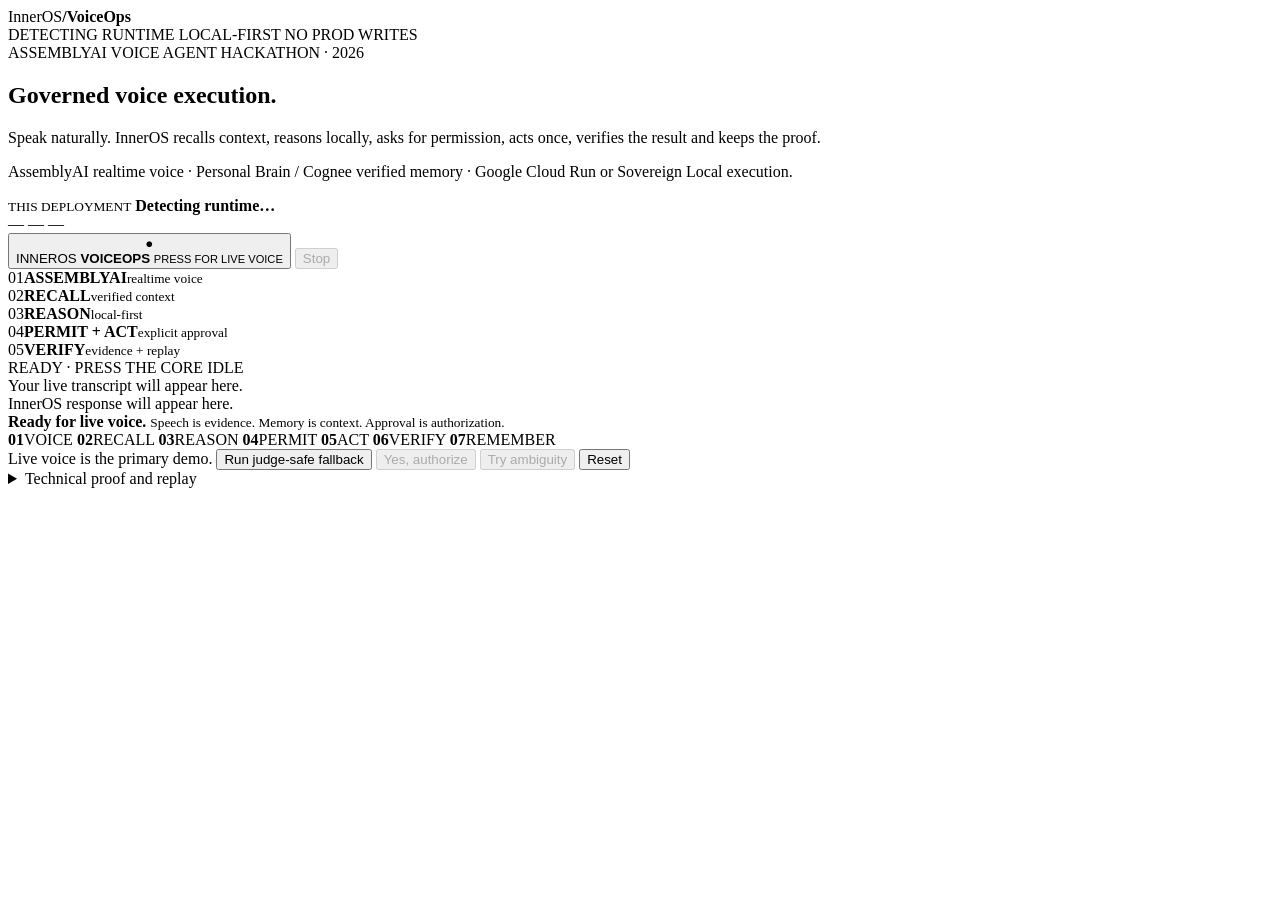
==== src/voiceops/web/index.html @ 1b1d3533 "WIP redesign VoiceOps live core judge UI" ====
<!doctype html>
<html lang="en">
<head>
  <meta charset="utf-8">
  <meta name="viewport" content="width=device-width, initial-scale=1">
  <meta name="theme-color" content="#060a12">
  <meta name="description" content="InnerOS VoiceOps turns AssemblyAI realtime voice into governed, verifiable action.">
  <title>InnerOS VoiceOps | Governed live voice</title>
  <link rel="stylesheet" href="/styles.css">
</head>
<body class="judge-view">
  <div class="ambient ambient-a" aria-hidden="true"></div>
  <div class="ambient ambient-b" aria-hidden="true"></div>

  <main class="judge-shell">
    <header class="judge-topbar">
      <div class="judge-brand">
        <span>InnerOS</span><b>/</b><strong>VoiceOps</strong>
      </div>
      <div class="judge-badges">
        <span id="deploymentBadge" class="badge deployment-badge"><span class="badge-dot"></span>DETECTING RUNTIME</span>
        <span class="badge badge-local">LOCAL-FIRST</span>
        <span class="badge">NO PROD WRITES</span>
      </div>
    </header>

    <section class="judge-hero" aria-label="InnerOS VoiceOps live voice control">
      <div class="judge-copy">
        <div class="hero-kicker">ASSEMBLYAI VOICE AGENT HACKATHON · 2026</div>
        <h1>Governed voice execution.</h1>
        <p>Speak naturally. InnerOS recalls context, reasons locally, asks for permission, acts once, verifies the result and keeps the proof.</p>
        <p class="hero-proofline">AssemblyAI realtime voice · Personal Brain / Cognee verified memory · Google Cloud Run or Sovereign Local execution.</p>
        <div class="judge-runtime-line">
          <span class="runtime-pulse"></span>
          <div>
            <small>THIS DEPLOYMENT</small>
            <strong id="runtimeModeLabel">Detecting runtime…</strong>
          </div>
          <span id="runtimeCompute" class="runtime-pill">—</span>
          <span id="runtimeInference" class="runtime-pill">—</span>
          <span id="runtimeBoundary" class="runtime-pill">—</span>
        </div>
      </div>

      <div class="voice-stage">
        <div class="stage-grid" aria-hidden="true"></div>
        <div class="orbit orbit-1" aria-hidden="true"></div>
        <div class="orbit orbit-2" aria-hidden="true"></div>
        <div class="orbit orbit-3" aria-hidden="true"></div>

        <button id="liveVoiceBtn" class="signal-core live-core" type="button" data-state="idle" aria-label="Start live voice">
          <span class="mic-glyph" aria-hidden="true">●</span>
          <div class="core-wave" aria-hidden="true"><i></i><i></i><i></i><i></i><i></i><i></i><i></i></div>
          <span>INNEROS</span>
          <strong>VOICEOPS</strong>
          <small id="coreActionLabel">PRESS FOR LIVE VOICE</small>
        </button>
        <button id="stopVoiceBtn" class="hidden-control" type="button" disabled aria-hidden="true" tabindex="-1">Stop</button>

        <div id="orbitAssembly" class="orbit-node node-aai">
          <span>01</span><strong>ASSEMBLYAI</strong><small>realtime voice</small>
        </div>
        <div id="orbitRecall" class="orbit-node node-memory">
          <span>02</span><strong>RECALL</strong><small>verified context</small>
        </div>
        <div id="orbitReason" class="orbit-node node-reason">
          <span>03</span><strong>REASON</strong><small>local-first</small>
        </div>
        <div id="orbitPermit" class="orbit-node node-permit">
          <span>04</span><strong>PERMIT + ACT</strong><small>explicit approval</small>
        </div>
        <div id="orbitProof" class="orbit-node node-proof">
          <span>05</span><strong>VERIFY</strong><small>evidence + replay</small>
        </div>

        <div class="live-readout">
          <div class="live-readout-head">
            <span id="voiceAgentStatus" class="live-status">READY · PRESS THE CORE</span>
            <span id="voiceState" class="state ready">IDLE</span>
          </div>
          <div id="transcript" class="live-transcript">Your live transcript will appear here.</div>
          <div id="agentTranscript" class="agent-transcript">InnerOS response will appear here.</div>
        </div>

        <div class="stage-caption">
          <span class="stage-dot"></span>
          <div>
            <strong id="demoStatus">Ready for live voice.</strong>
            <small>Speech is evidence. Memory is context. Approval is authorization.</small>
          </div>
        </div>
      </div>
    </section>

    <section class="judge-flow" aria-label="Governed execution flow">
      <span id="flowVoice" class="flow-step"><b>01</b>VOICE</span>
      <span id="flowMemory" class="flow-step"><b>02</b>RECALL</span>
      <span id="flowReason" class="flow-step"><b>03</b>REASON</span>
      <span id="flowApprove" class="flow-step"><b>04</b>PERMIT</span>
      <span id="flowAct" class="flow-step"><b>05</b>ACT</span>
      <span id="flowVerify" class="flow-step"><b>06</b>VERIFY</span>
      <span id="flowShare" class="flow-step"><b>07</b>REMEMBER</span>
    </section>

    <section class="judge-actions" aria-label="Judge-safe fallback controls">
      <span>Live voice is the primary demo.</span>
      <button id="runBtn" class="secondary">Run judge-safe fallback</button>
      <button id="approveBtn" class="approve" disabled>Yes, authorize</button>
      <button id="ambiguousBtn" class="secondary" disabled>Try ambiguity</button>
      <button id="resetBtn" class="ghost">Reset</button>
    </section>

    <details class="technical-evidence">
      <summary>Technical proof and replay</summary>
      <div class="technical-grid">
        <article class="card panel">
          <div class="step-label">CONTEXT</div>
          <div class="panel-head"><h2>Normalized event</h2><span id="guardianState" class="state">WAITING</span></div>
          <div id="guardianEmpty" class="empty">No normalized incident received.</div>
          <div id="guardianData" class="data-stack hidden"></div>
        </article>
        <article class="card panel">
          <div class="step-label">REASONING</div>
          <div class="panel-head"><h2 id="reasoningTitle">InnerOS reasoner</h2><span id="amdState" class="state">WAITING</span></div>
          <div class="metric"><span>Provider</span><strong id="routeProvider">—</strong></div>
          <div class="metric"><span>Model</span><strong id="routeModel">—</strong></div>
          <div class="metric"><span>Policy</span><strong id="routePolicy">—</strong></div>
          <div class="metric"><span>External fallback</span><strong id="routeFallback">—</strong></div>
          <div class="metric"><span>Evidence class</span><strong id="routeTruth">—</strong></div>
        </article>
        <article class="card panel">
          <div class="step-label">ACTION</div>
          <div class="panel-head"><h2>Single-use action gate</h2><span id="actionState" class="state">WAITING</span></div>
          <div id="proposalEmpty" class="empty">No action proposed.</div>
          <div id="proposalData" class="data-stack hidden"></div>
          <div id="approvalGate" class="approval-gate hidden">HUMAN APPROVAL REQUIRED</div>
          <div id="actionResult" class="result hidden"></div>
        </article>
        <article class="card panel">
          <div class="step-label">MEMORY</div>
          <div class="memory-proof-head"><span>BEFORE ACTION</span><span id="memoryBeforeTruth" class="state">WAITING</span></div>
          <div class="metric"><span>Provider</span><strong id="memoryBeforeProvider">—</strong></div>
          <div class="metric"><span>Hits</span><strong id="memoryBeforeCount">—</strong></div>
          <div id="memoryBeforeSummary" class="memory-summary">No prior operational memory recalled yet.</div>
          <div class="memory-proof-head second"><span>AFTER ACTION</span><span id="memoryAfterTruth" class="state">WAITING</span></div>
          <div class="metric"><span>Provider</span><strong id="memoryAfterProvider">—</strong></div>
          <div class="metric"><span>Cross-agent recall</span><strong id="memoryAfterCount">—</strong></div>
          <div id="memoryAfterSummary" class="memory-summary">Verified outcome will appear here.</div>
        </article>
      </div>

      <section id="evidence" class="card evidence-card">
        <div class="evidence-head">
          <div><div class="step-label">FORENSIC TRACE</div><h2>Decision evidence</h2></div>
          <div class="ids"><span>Session <code id="sessionId">—</code></span><span>Correlation <code id="correlationId">—</code></span></div>
        </div>
        <div id="timeline" class="timeline"></div>
        <div class="evidence-footer">
          <div id="htrBox" class="htr">HTR appears after an approved action.</div>
          <div class="control-row">
            <button id="evidenceBtn" class="secondary">Inspect evidence</button>
            <button id="replayBtn" class="secondary">Replay decision</button>
          </div>
        </div>
      </section>
    </details>

    <div class="runtime-hidden" aria-hidden="true">
      <div id="cloudPlaneCard"></div><div id="localPlaneCard"></div>
    </div>
  </main>

  <dialog id="jsonDialog">
    <div class="dialog-head"><strong id="dialogTitle">Evidence</strong><button id="closeDialog" class="ghost">Close</button></div>
    <pre id="jsonOutput"></pre>
  </dialog>

  <script src="/app.js" defer></script>
</body>
</html>
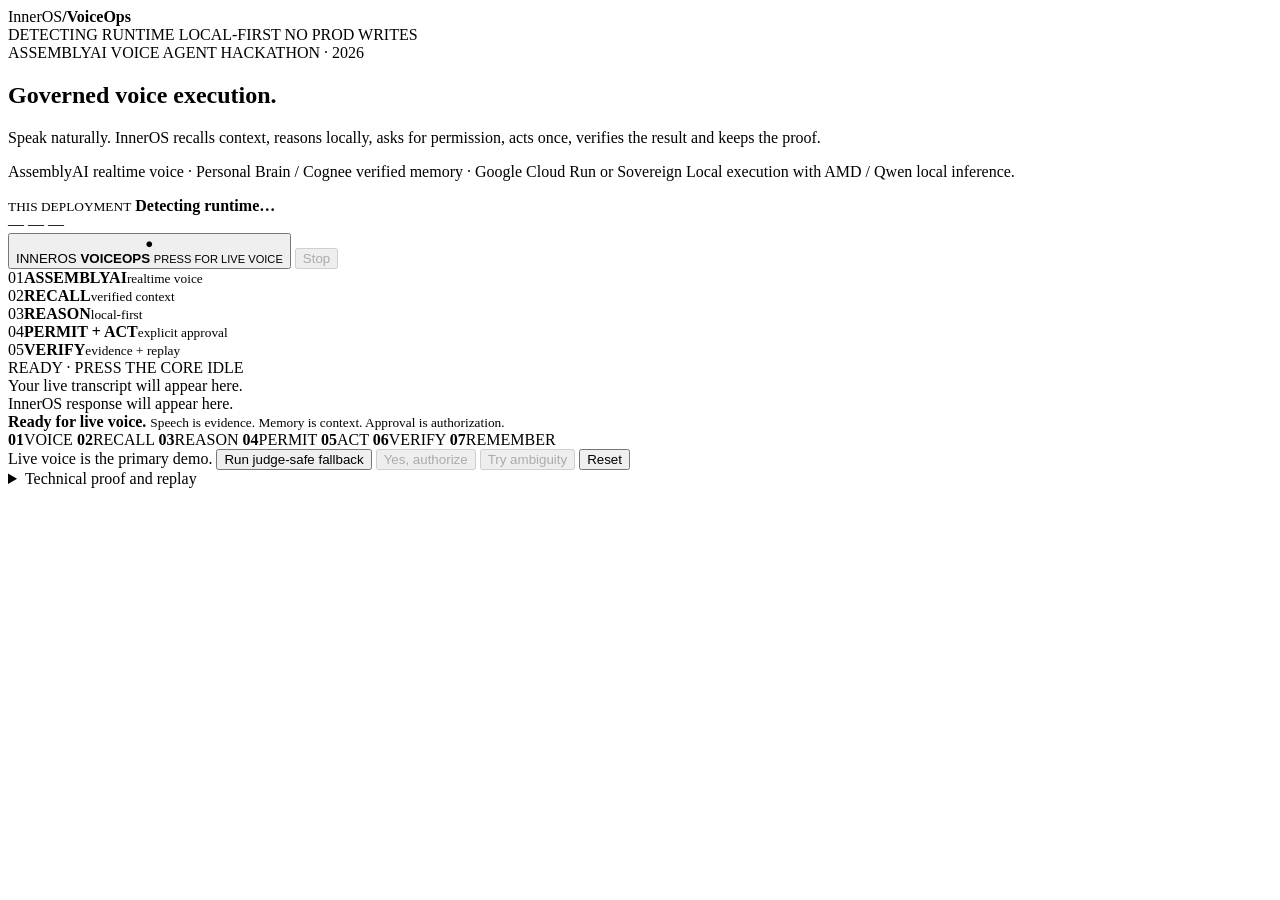
==== commit d631335e: "Tighten judge proof labels" ====
--- a/src/voiceops/web/index.html
+++ b/src/voiceops/web/index.html
@@ -29,7 +29,7 @@
         <div class="hero-kicker">ASSEMBLYAI VOICE AGENT HACKATHON · 2026</div>
         <h1>Governed voice execution.</h1>
         <p>Speak naturally. InnerOS recalls context, reasons locally, asks for permission, acts once, verifies the result and keeps the proof.</p>
-        <p class="hero-proofline">AssemblyAI realtime voice · Personal Brain / Cognee verified memory · Google Cloud Run or Sovereign Local execution.</p>
+        <p class="hero-proofline">AssemblyAI realtime voice · Personal Brain / Cognee verified memory · Google Cloud Run or Sovereign Local execution with AMD / Qwen local inference.</p>
         <div class="judge-runtime-line">
           <span class="runtime-pulse"></span>
           <div>
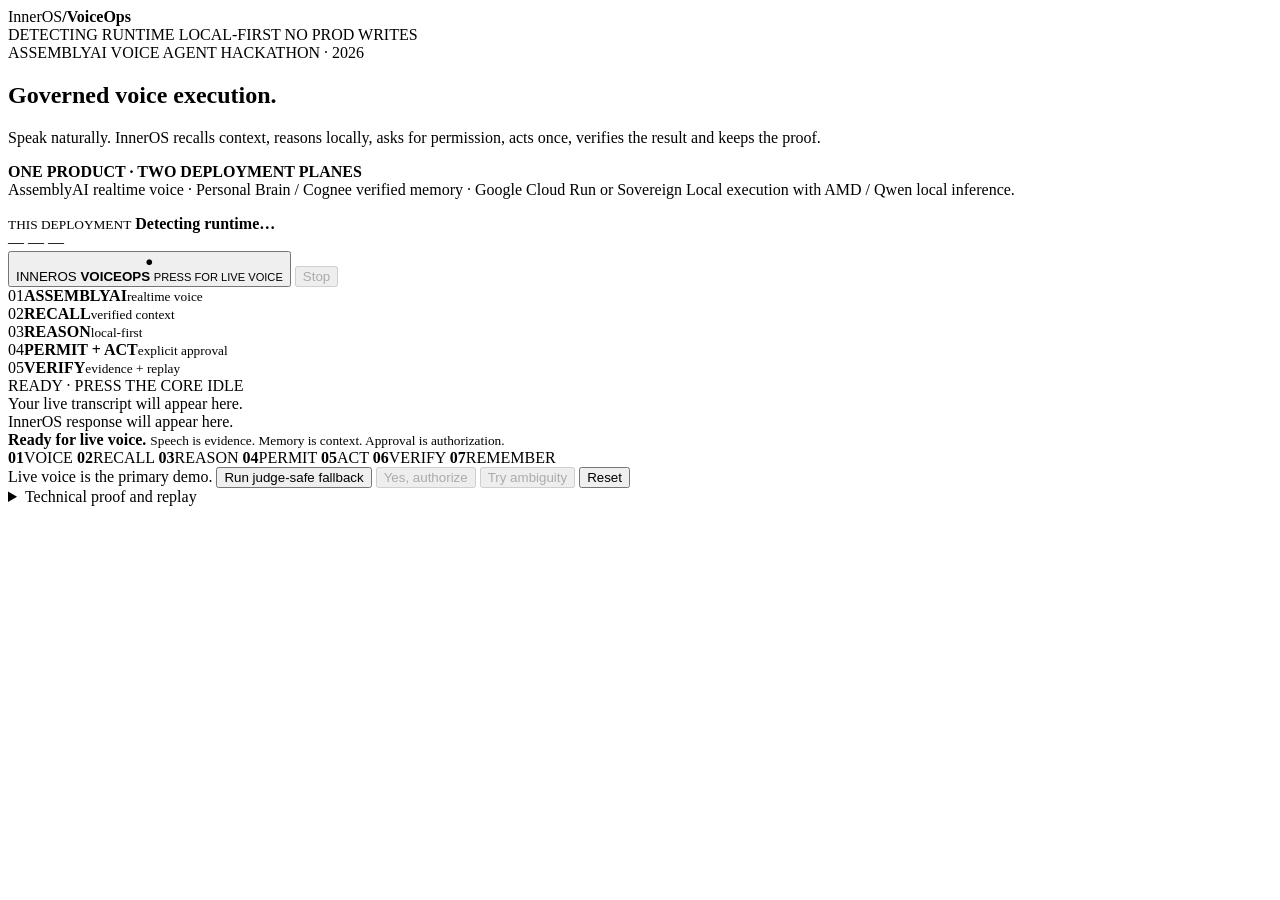
==== commit c6204972: "Preserve dual deployment judge label" ====
--- a/src/voiceops/web/index.html
+++ b/src/voiceops/web/index.html
@@ -29,7 +29,7 @@
         <div class="hero-kicker">ASSEMBLYAI VOICE AGENT HACKATHON · 2026</div>
         <h1>Governed voice execution.</h1>
         <p>Speak naturally. InnerOS recalls context, reasons locally, asks for permission, acts once, verifies the result and keeps the proof.</p>
-        <p class="hero-proofline">AssemblyAI realtime voice · Personal Brain / Cognee verified memory · Google Cloud Run or Sovereign Local execution with AMD / Qwen local inference.</p>
+        <p class="hero-proofline"><strong>ONE PRODUCT · TWO DEPLOYMENT PLANES</strong><br>AssemblyAI realtime voice · Personal Brain / Cognee verified memory · Google Cloud Run or Sovereign Local execution with AMD / Qwen local inference.</p>
         <div class="judge-runtime-line">
           <span class="runtime-pulse"></span>
           <div>
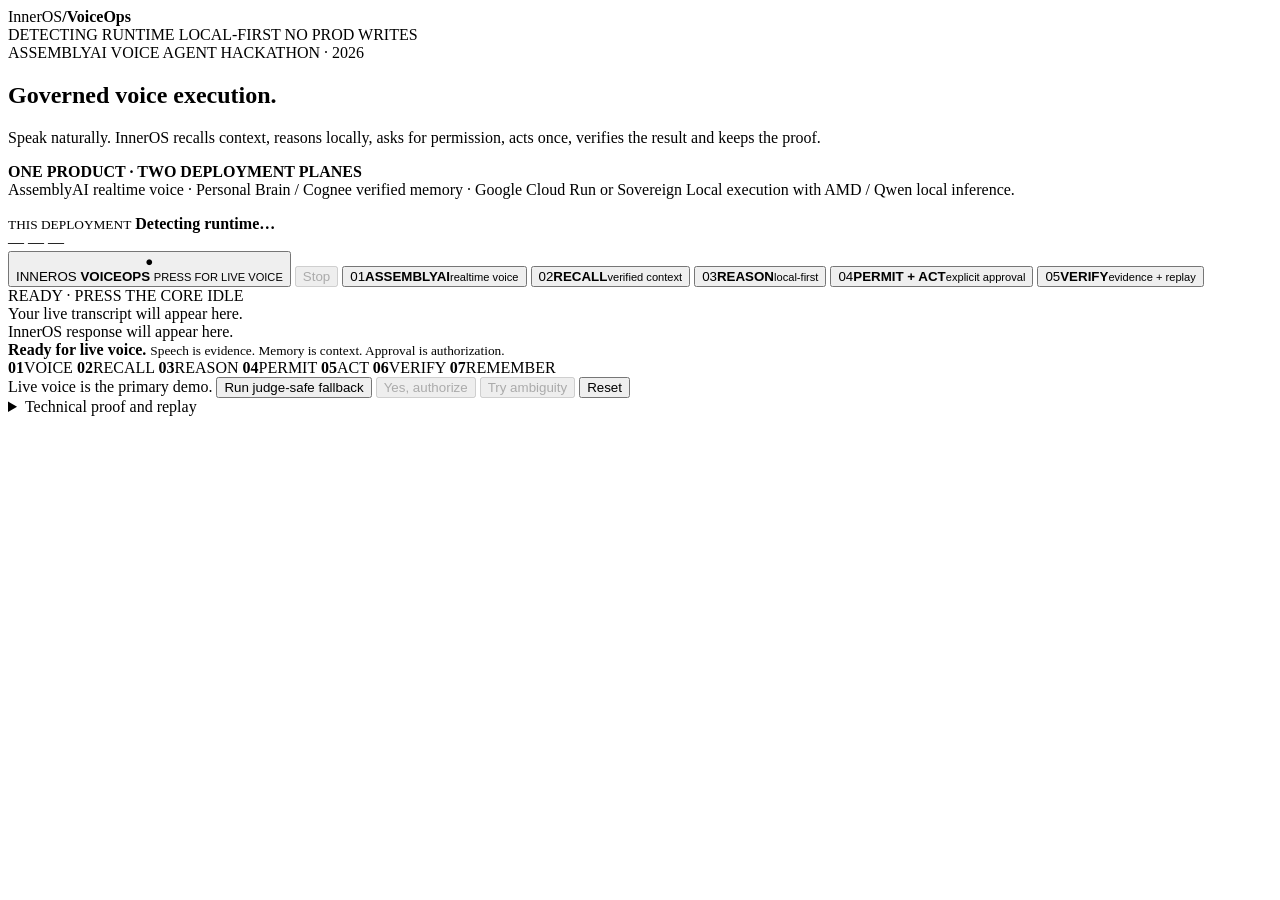
==== commit 3675cbaf: "Make VoiceOps memory and orbital controls live" ====
--- a/src/voiceops/web/index.html
+++ b/src/voiceops/web/index.html
@@ -57,21 +57,21 @@
         </button>
         <button id="stopVoiceBtn" class="hidden-control" type="button" disabled aria-hidden="true" tabindex="-1">Stop</button>
 
-        <div id="orbitAssembly" class="orbit-node node-aai">
-          <span>01</span><strong>ASSEMBLYAI</strong><small>realtime voice</small>
-        </div>
-        <div id="orbitRecall" class="orbit-node node-memory">
-          <span>02</span><strong>RECALL</strong><small>verified context</small>
-        </div>
-        <div id="orbitReason" class="orbit-node node-reason">
-          <span>03</span><strong>REASON</strong><small>local-first</small>
-        </div>
-        <div id="orbitPermit" class="orbit-node node-permit">
-          <span>04</span><strong>PERMIT + ACT</strong><small>explicit approval</small>
-        </div>
-        <div id="orbitProof" class="orbit-node node-proof">
-          <span>05</span><strong>VERIFY</strong><small>evidence + replay</small>
-        </div>
+        <button id="orbitAssembly" class="orbit-node node-aai" type="button" aria-label="AssemblyAI live voice">
+          <span class="orbit-offset"><span class="orbit-card"><span class="orbit-index">01</span><strong>ASSEMBLYAI</strong><small>realtime voice</small></span></span>
+        </button>
+        <button id="orbitRecall" class="orbit-node node-memory" type="button" aria-label="Recall verified context">
+          <span class="orbit-offset"><span class="orbit-card"><span class="orbit-index">02</span><strong>RECALL</strong><small>verified context</small></span></span>
+        </button>
+        <button id="orbitReason" class="orbit-node node-reason" type="button" aria-label="Run local reasoning">
+          <span class="orbit-offset"><span class="orbit-card"><span class="orbit-index">03</span><strong>REASON</strong><small>local-first</small></span></span>
+        </button>
+        <button id="orbitPermit" class="orbit-node node-permit" type="button" aria-label="Permit and act">
+          <span class="orbit-offset"><span class="orbit-card"><span class="orbit-index">04</span><strong>PERMIT + ACT</strong><small>explicit approval</small></span></span>
+        </button>
+        <button id="orbitProof" class="orbit-node node-proof" type="button" aria-label="Verify evidence and replay">
+          <span class="orbit-offset"><span class="orbit-card"><span class="orbit-index">05</span><strong>VERIFY</strong><small>evidence + replay</small></span></span>
+        </button>
 
         <div class="live-readout">
           <div class="live-readout-head">
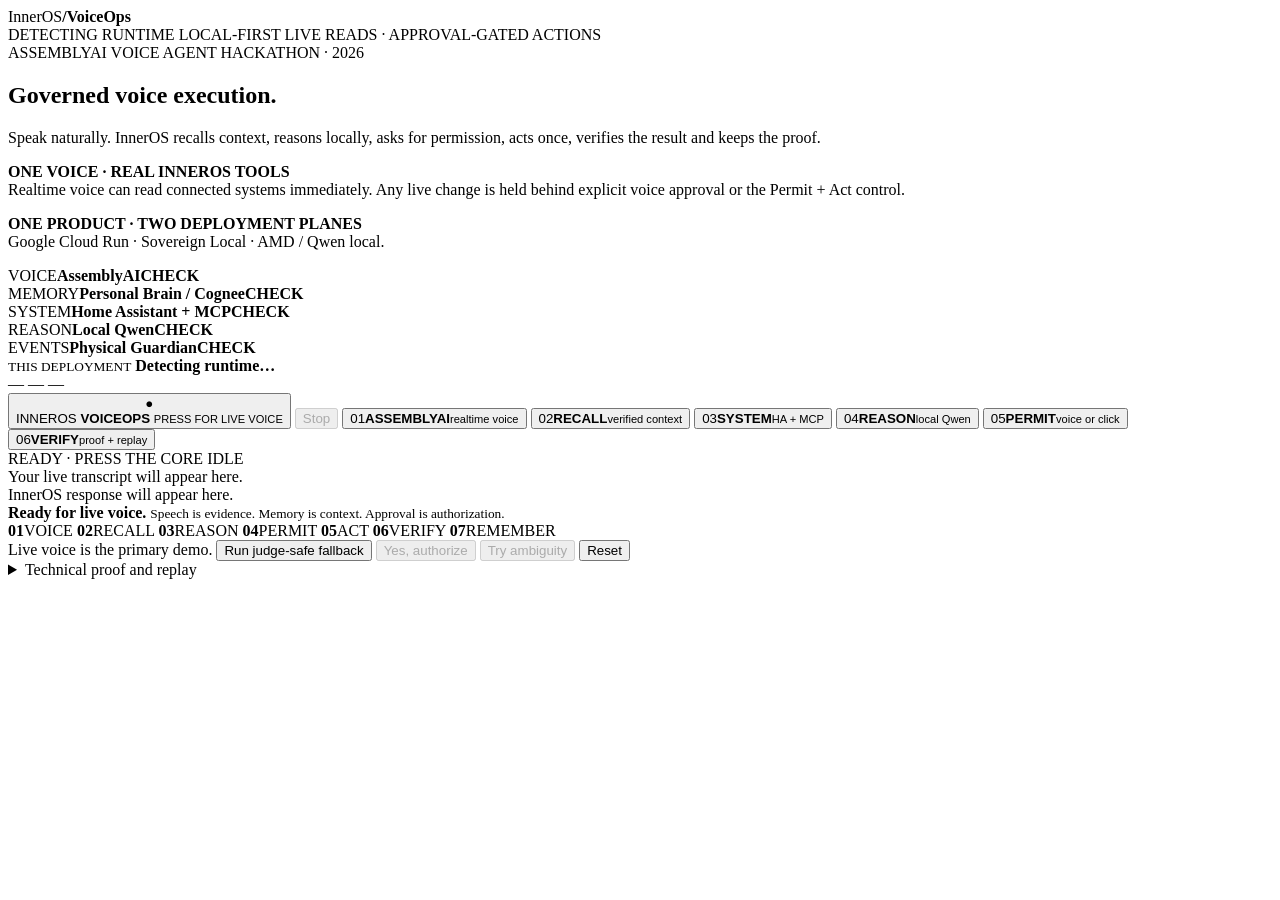
==== commit 81a80655: "Connect VoiceOps to live InnerOS systems" ====
--- a/src/voiceops/web/index.html
+++ b/src/voiceops/web/index.html
@@ -20,7 +20,7 @@
       <div class="judge-badges">
         <span id="deploymentBadge" class="badge deployment-badge"><span class="badge-dot"></span>DETECTING RUNTIME</span>
         <span class="badge badge-local">LOCAL-FIRST</span>
-        <span class="badge">NO PROD WRITES</span>
+        <span class="badge">LIVE READS · APPROVAL-GATED ACTIONS</span>
       </div>
     </header>
 
@@ -29,7 +29,15 @@
         <div class="hero-kicker">ASSEMBLYAI VOICE AGENT HACKATHON · 2026</div>
         <h1>Governed voice execution.</h1>
         <p>Speak naturally. InnerOS recalls context, reasons locally, asks for permission, acts once, verifies the result and keeps the proof.</p>
-        <p class="hero-proofline"><strong>ONE PRODUCT · TWO DEPLOYMENT PLANES</strong><br>AssemblyAI realtime voice · Personal Brain / Cognee verified memory · Google Cloud Run or Sovereign Local execution with AMD / Qwen local inference.</p>
+        <p class="hero-proofline"><strong>ONE VOICE · REAL INNEROS TOOLS</strong><br>Realtime voice can read connected systems immediately. Any live change is held behind explicit voice approval or the Permit + Act control.</p>
+        <p class="deployment-proof"><strong>ONE PRODUCT · TWO DEPLOYMENT PLANES</strong><br>Google Cloud Run · Sovereign Local · AMD / Qwen local.</p>
+        <div class="connection-matrix" aria-label="Live VoiceOps connections">
+          <div><span>VOICE</span><strong>AssemblyAI</strong><b id="connAssembly">CHECK</b></div>
+          <div><span>MEMORY</span><strong>Personal Brain / Cognee</strong><b id="connMemory">CHECK</b></div>
+          <div><span>SYSTEM</span><strong>Home Assistant + MCP</strong><b id="connSystem">CHECK</b></div>
+          <div><span>REASON</span><strong>Local Qwen</strong><b id="connReason">CHECK</b></div>
+          <div><span>EVENTS</span><strong>Physical Guardian</strong><b id="connGuardian">CHECK</b></div>
+        </div>
         <div class="judge-runtime-line">
           <span class="runtime-pulse"></span>
           <div>
@@ -63,14 +71,17 @@
         <button id="orbitRecall" class="orbit-node node-memory" type="button" aria-label="Recall verified context">
           <span class="orbit-offset"><span class="orbit-card"><span class="orbit-index">02</span><strong>RECALL</strong><small>verified context</small></span></span>
         </button>
-        <button id="orbitReason" class="orbit-node node-reason" type="button" aria-label="Run local reasoning">
-          <span class="orbit-offset"><span class="orbit-card"><span class="orbit-index">03</span><strong>REASON</strong><small>local-first</small></span></span>
+        <button id="orbitSystem" class="orbit-node node-system" type="button" aria-label="Query live InnerOS systems">
+          <span class="orbit-offset"><span class="orbit-card"><span class="orbit-index">03</span><strong>SYSTEM</strong><small>HA + MCP</small></span></span>
+        </button>
+        <button id="orbitReason" class="orbit-node node-reason" type="button" aria-label="Inspect local reasoning">
+          <span class="orbit-offset"><span class="orbit-card"><span class="orbit-index">04</span><strong>REASON</strong><small>local Qwen</small></span></span>
         </button>
         <button id="orbitPermit" class="orbit-node node-permit" type="button" aria-label="Permit and act">
-          <span class="orbit-offset"><span class="orbit-card"><span class="orbit-index">04</span><strong>PERMIT + ACT</strong><small>explicit approval</small></span></span>
+          <span class="orbit-offset"><span class="orbit-card"><span class="orbit-index">05</span><strong>PERMIT</strong><small>voice or click</small></span></span>
         </button>
         <button id="orbitProof" class="orbit-node node-proof" type="button" aria-label="Verify evidence and replay">
-          <span class="orbit-offset"><span class="orbit-card"><span class="orbit-index">05</span><strong>VERIFY</strong><small>evidence + replay</small></span></span>
+          <span class="orbit-offset"><span class="orbit-card"><span class="orbit-index">06</span><strong>VERIFY</strong><small>proof + replay</small></span></span>
         </button>
 
         <div class="live-readout">
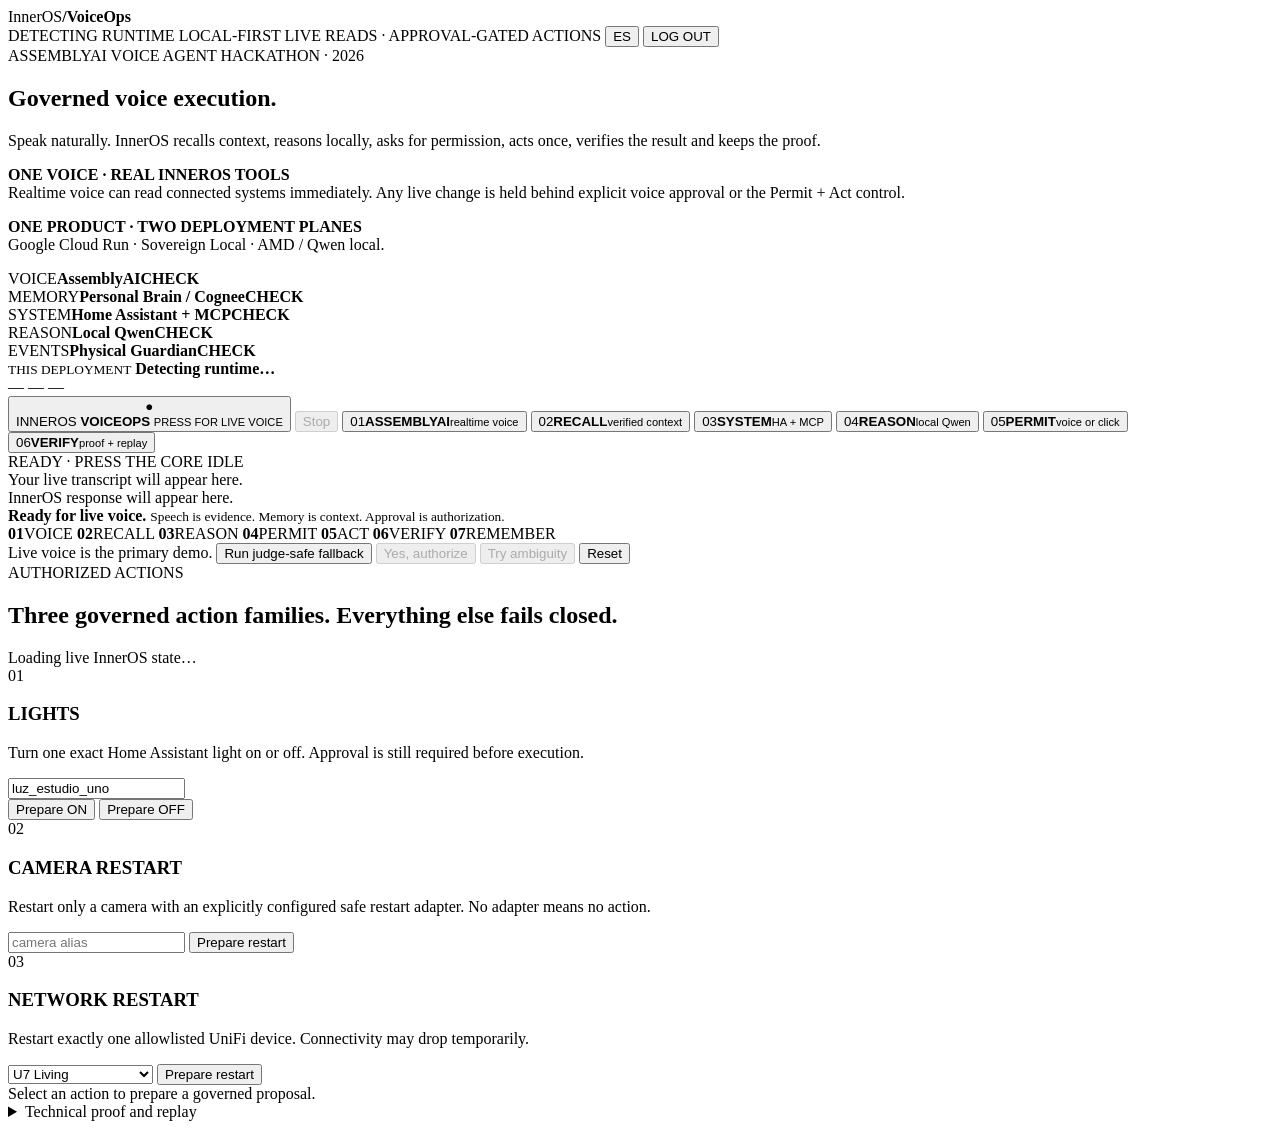
==== commit d1de9dfa: "Secure VoiceOps with governed home actions and judge auth" ====
--- a/src/voiceops/web/index.html
+++ b/src/voiceops/web/index.html
@@ -21,6 +21,8 @@
         <span id="deploymentBadge" class="badge deployment-badge"><span class="badge-dot"></span>DETECTING RUNTIME</span>
         <span class="badge badge-local">LOCAL-FIRST</span>
         <span class="badge">LIVE READS · APPROVAL-GATED ACTIONS</span>
+        <button id="consoleLangToggle" class="badge console-lang" type="button">ES</button>
+        <button id="logoutBtn" class="badge console-logout" type="button">LOG OUT</button>
       </div>
     </header>
 
@@ -121,6 +123,49 @@
       <button id="resetBtn" class="ghost">Reset</button>
     </section>
 
+    <section class="authorized-shell" aria-label="Authorized VoiceOps actions">
+      <div class="authorized-head">
+        <div>
+          <div class="step-label">AUTHORIZED ACTIONS</div>
+          <h2>Three governed action families. Everything else fails closed.</h2>
+        </div>
+        <div id="liveIntelSummary" class="live-intel">Loading live InnerOS state…</div>
+      </div>
+      <div class="authorized-grid">
+        <article class="authorized-card">
+          <span class="action-index">01</span>
+          <h3>LIGHTS</h3>
+          <p>Turn one exact Home Assistant light on or off. Approval is still required before execution.</p>
+          <input id="lightTarget" class="action-input" value="luz_estudio_uno" aria-label="Light target">
+          <div class="action-row">
+            <button id="lightOnBtn" class="secondary" type="button">Prepare ON</button>
+            <button id="lightOffBtn" class="secondary" type="button">Prepare OFF</button>
+          </div>
+        </article>
+        <article class="authorized-card">
+          <span class="action-index">02</span>
+          <h3>CAMERA RESTART</h3>
+          <p>Restart only a camera with an explicitly configured safe restart adapter. No adapter means no action.</p>
+          <input id="cameraTarget" class="action-input" placeholder="camera alias" aria-label="Camera target">
+          <button id="cameraRestartBtn" class="secondary action-full" type="button">Prepare restart</button>
+        </article>
+        <article class="authorized-card">
+          <span class="action-index">03</span>
+          <h3>NETWORK RESTART</h3>
+          <p>Restart exactly one allowlisted UniFi device. Connectivity may drop temporarily.</p>
+          <select id="networkTarget" class="action-input" aria-label="Network restart target">
+            <option value="u7">U7 Living</option>
+            <option value="living">Living / U6+</option>
+            <option value="estudio">Estudio</option>
+            <option value="cuarto">Cuarto</option>
+            <option value="cloud gateway">Cloud Gateway Ultra</option>
+          </select>
+          <button id="networkRestartBtn" class="secondary action-full" type="button">Prepare restart</button>
+        </article>
+      </div>
+      <div id="actionPreview" class="action-preview">Select an action to prepare a governed proposal.</div>
+    </section>
+
     <details class="technical-evidence">
       <summary>Technical proof and replay</summary>
       <div class="technical-grid">
@@ -187,5 +232,6 @@
   </dialog>
 
   <script src="/app.js" defer></script>
+  <script src="/console_enhance.js" defer></script>
 </body>
 </html>
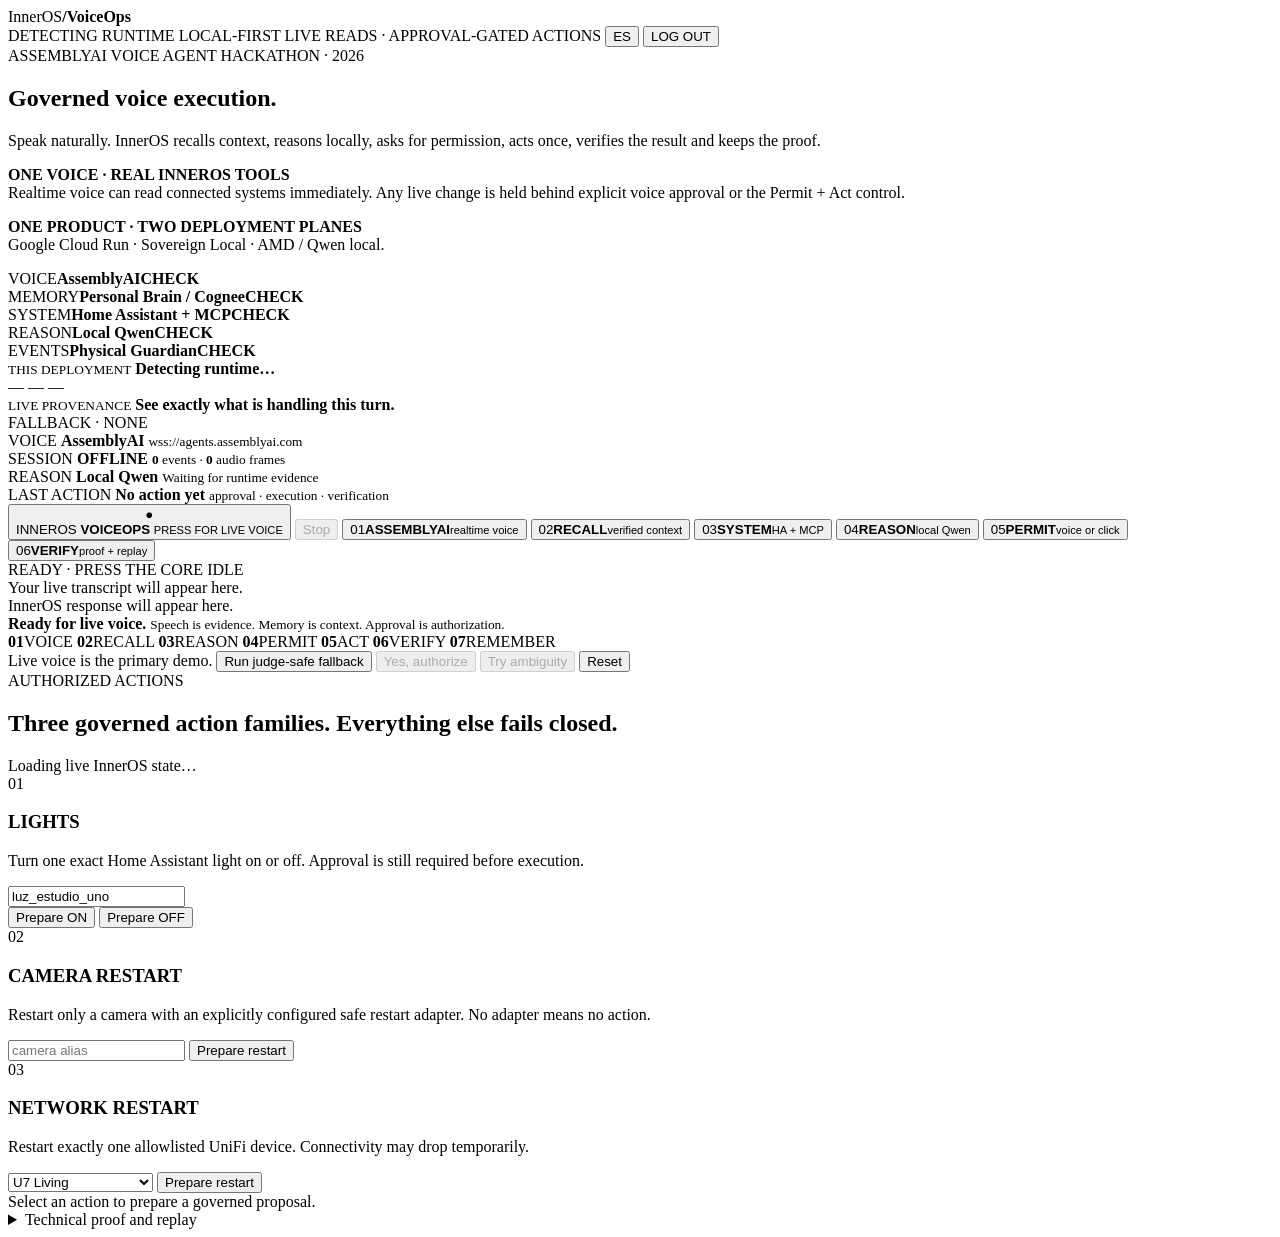
==== commit 101add00: "Add premium VoiceOps UI and live provider provenance" ====
--- a/src/voiceops/web/index.html
+++ b/src/voiceops/web/index.html
@@ -50,6 +50,38 @@
           <span id="runtimeInference" class="runtime-pill">—</span>
           <span id="runtimeBoundary" class="runtime-pill">—</span>
         </div>
+
+        <section class="provenance-panel" aria-label="Live execution provenance">
+          <div class="provenance-head">
+            <div>
+              <small>LIVE PROVENANCE</small>
+              <strong>See exactly what is handling this turn.</strong>
+            </div>
+            <span id="provFallbackBadge" class="provenance-badge safe">FALLBACK · NONE</span>
+          </div>
+          <div class="provenance-grid">
+            <div class="provenance-item">
+              <span>VOICE</span>
+              <strong id="provVoiceProvider">AssemblyAI</strong>
+              <small id="provVoiceWs">wss://agents.assemblyai.com</small>
+            </div>
+            <div class="provenance-item">
+              <span>SESSION</span>
+              <strong id="provSession">OFFLINE</strong>
+              <small><b id="provEvents">0</b> events · <b id="provFrames">0</b> audio frames</small>
+            </div>
+            <div class="provenance-item">
+              <span>REASON</span>
+              <strong id="provReason">Local Qwen</strong>
+              <small id="provReasonDetail">Waiting for runtime evidence</small>
+            </div>
+            <div class="provenance-item">
+              <span>LAST ACTION</span>
+              <strong id="provAction">No action yet</strong>
+              <small id="provActionDetail">approval · execution · verification</small>
+            </div>
+          </div>
+        </section>
       </div>
 
       <div class="voice-stage">
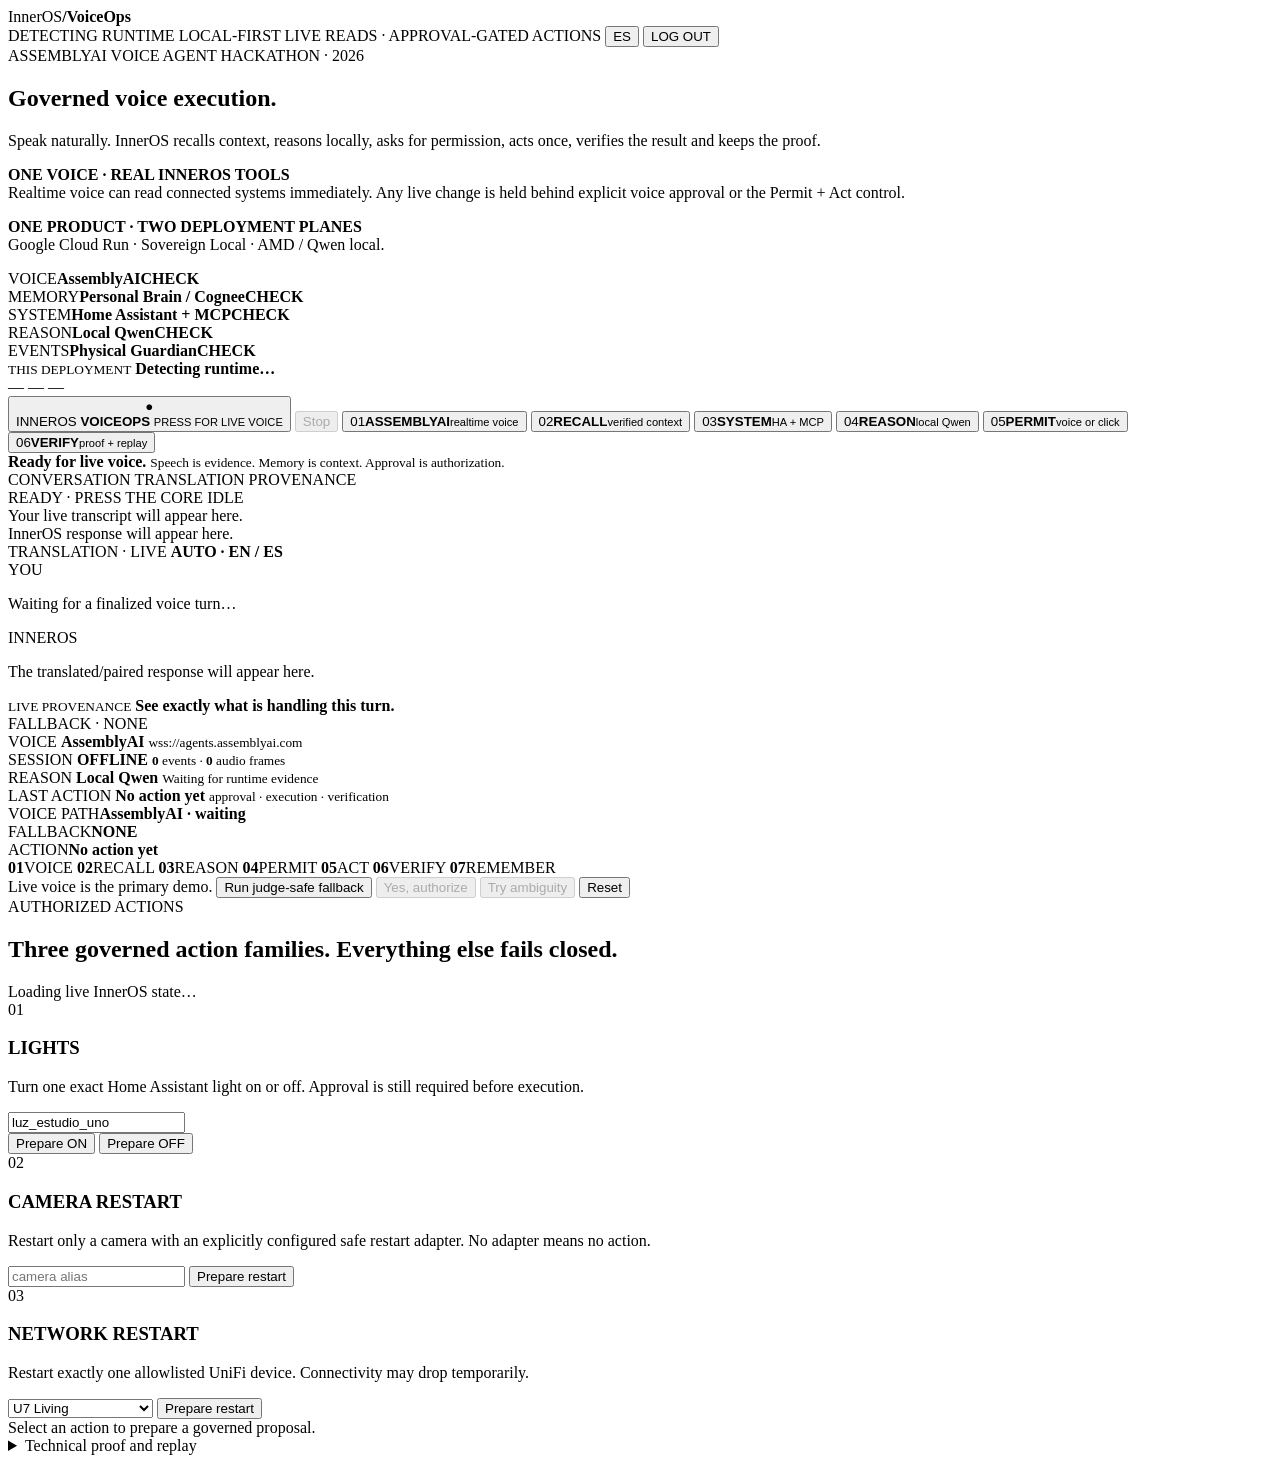
==== commit 0e97e4f1: "Finalize VoiceOps above-fold console and galactic background" ====
--- a/src/voiceops/web/index.html
+++ b/src/voiceops/web/index.html
@@ -51,37 +51,7 @@
           <span id="runtimeBoundary" class="runtime-pill">—</span>
         </div>
 
-        <section class="provenance-panel" aria-label="Live execution provenance">
-          <div class="provenance-head">
-            <div>
-              <small>LIVE PROVENANCE</small>
-              <strong>See exactly what is handling this turn.</strong>
-            </div>
-            <span id="provFallbackBadge" class="provenance-badge safe">FALLBACK · NONE</span>
-          </div>
-          <div class="provenance-grid">
-            <div class="provenance-item">
-              <span>VOICE</span>
-              <strong id="provVoiceProvider">AssemblyAI</strong>
-              <small id="provVoiceWs">wss://agents.assemblyai.com</small>
-            </div>
-            <div class="provenance-item">
-              <span>SESSION</span>
-              <strong id="provSession">OFFLINE</strong>
-              <small><b id="provEvents">0</b> events · <b id="provFrames">0</b> audio frames</small>
-            </div>
-            <div class="provenance-item">
-              <span>REASON</span>
-              <strong id="provReason">Local Qwen</strong>
-              <small id="provReasonDetail">Waiting for runtime evidence</small>
-            </div>
-            <div class="provenance-item">
-              <span>LAST ACTION</span>
-              <strong id="provAction">No action yet</strong>
-              <small id="provActionDetail">approval · execution · verification</small>
-            </div>
-          </div>
-        </section>
+
       </div>
 
       <div class="voice-stage">
@@ -118,14 +88,7 @@
           <span class="orbit-offset"><span class="orbit-card"><span class="orbit-index">06</span><strong>VERIFY</strong><small>proof + replay</small></span></span>
         </button>
 
-        <div class="live-readout">
-          <div class="live-readout-head">
-            <span id="voiceAgentStatus" class="live-status">READY · PRESS THE CORE</span>
-            <span id="voiceState" class="state ready">IDLE</span>
-          </div>
-          <div id="transcript" class="live-transcript">Your live transcript will appear here.</div>
-          <div id="agentTranscript" class="agent-transcript">InnerOS response will appear here.</div>
-        </div>
+
 
         <div class="stage-caption">
           <span class="stage-dot"></span>
@@ -134,7 +97,78 @@
             <small>Speech is evidence. Memory is context. Approval is authorization.</small>
           </div>
         </div>
-      </div>
+
+      </div>
+
+      <aside class="live-console" aria-label="Live conversation and translation">
+        <div class="console-tabs">
+          <span class="console-tab active">CONVERSATION</span>
+          <span class="console-tab">TRANSLATION</span>
+          <span class="console-tab">PROVENANCE</span>
+        </div>
+
+        <div class="live-readout">
+          <div class="live-readout-head">
+            <span id="voiceAgentStatus" class="live-status">READY · PRESS THE CORE</span>
+            <span id="voiceState" class="state ready">IDLE</span>
+          </div>
+          <div id="transcript" class="live-transcript">Your live transcript will appear here.</div>
+          <div id="agentTranscript" class="agent-transcript">InnerOS response will appear here.</div>
+        </div>
+
+        <section class="translation-panel">
+          <div class="translation-head">
+            <span>TRANSLATION · LIVE</span>
+            <b id="translationDirection">AUTO · EN / ES</b>
+          </div>
+          <div class="translation-block">
+            <span>YOU</span>
+            <p id="translationUser">Waiting for a finalized voice turn…</p>
+          </div>
+          <div class="translation-block assistant">
+            <span>INNEROS</span>
+            <p id="translationAgent">The translated/paired response will appear here.</p>
+          </div>
+        </section>
+
+        <section class="provenance-panel" aria-label="Live execution provenance">
+          <div class="provenance-head">
+            <div>
+              <small>LIVE PROVENANCE</small>
+              <strong>See exactly what is handling this turn.</strong>
+            </div>
+            <span id="provFallbackBadge" class="provenance-badge safe">FALLBACK · NONE</span>
+          </div>
+          <div class="provenance-grid">
+            <div class="provenance-item">
+              <span>VOICE</span>
+              <strong id="provVoiceProvider">AssemblyAI</strong>
+              <small id="provVoiceWs">wss://agents.assemblyai.com</small>
+            </div>
+            <div class="provenance-item">
+              <span>SESSION</span>
+              <strong id="provSession">OFFLINE</strong>
+              <small><b id="provEvents">0</b> events · <b id="provFrames">0</b> audio frames</small>
+            </div>
+            <div class="provenance-item">
+              <span>REASON</span>
+              <strong id="provReason">Local Qwen</strong>
+              <small id="provReasonDetail">Waiting for runtime evidence</small>
+            </div>
+            <div class="provenance-item">
+              <span>LAST ACTION</span>
+              <strong id="provAction">No action yet</strong>
+              <small id="provActionDetail">approval · execution · verification</small>
+            </div>
+          </div>
+        </section>
+
+        <section class="quick-verification">
+          <div><span>VOICE PATH</span><strong id="verifyVoicePath">AssemblyAI · waiting</strong></div>
+          <div><span>FALLBACK</span><strong id="verifyFallback">NONE</strong></div>
+          <div><span>ACTION</span><strong id="verifyAction">No action yet</strong></div>
+        </section>
+      </aside>
     </section>
 
     <section class="judge-flow" aria-label="Governed execution flow">
